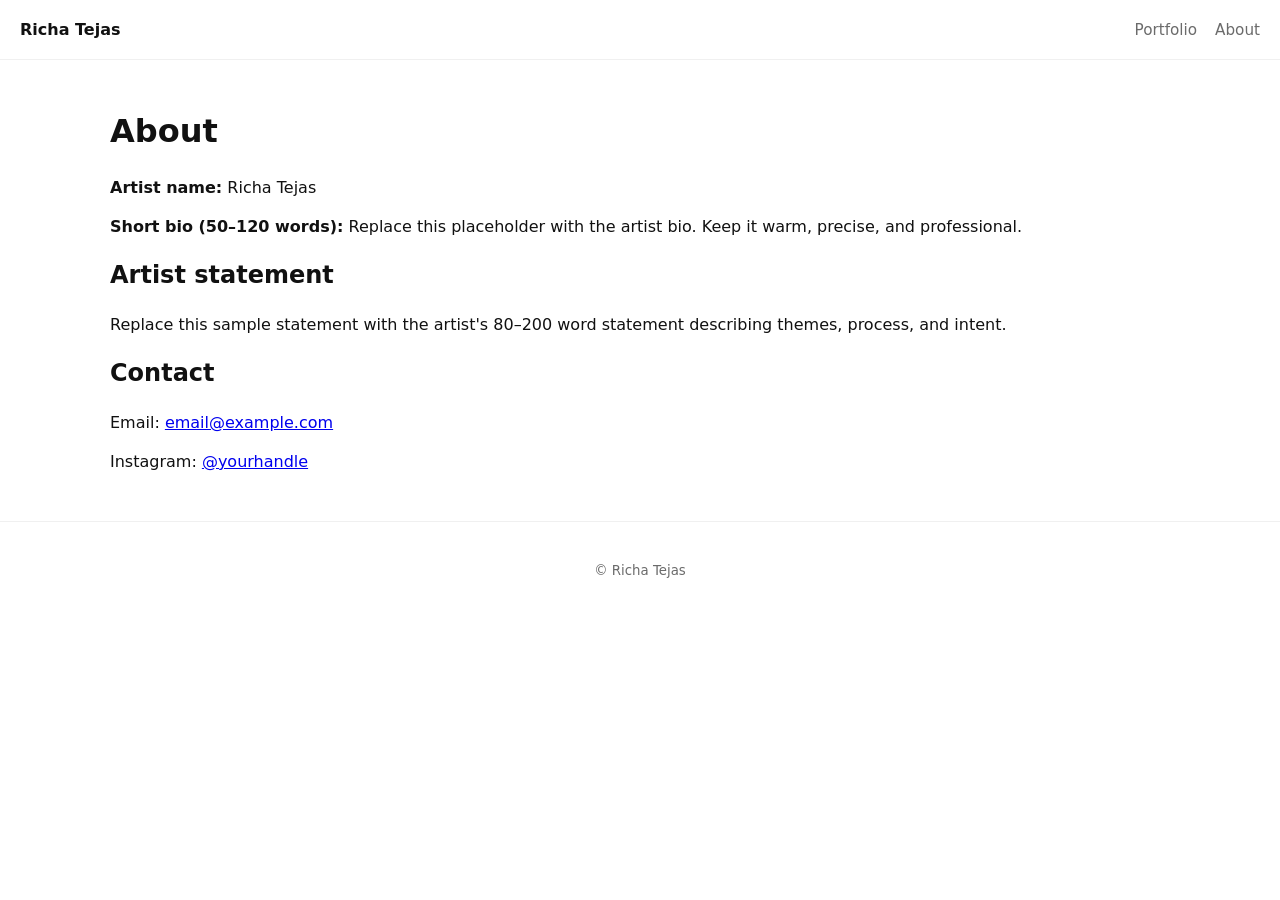
==== about.html @ 3410aef5 "Remove sample: sky-series placeholder and metadata" ====
<!doctype html>
<html lang="en">
  <head>
    <meta charset="utf-8" />
    <meta name="viewport" content="width=device-width,initial-scale=1" />
    <title>About — Richa Tejas</title>
    <meta name="description" content="About the artist and contact information." />
    <link rel="stylesheet" href="/style.css">
  </head>
  <body>
    <header class="site-header">
      <nav class="nav">
        <a class="brand" href="/">Richa Tejas</a>
        <ul class="nav-links">
          <li><a href="/portfolio.html">Portfolio</a></li>
          <li><a href="/about.html">About</a></li>
        </ul>
      </nav>
    </header>

    <main class="container">
      <h1>About</h1>
      <section class="bio">
        <p><strong>Artist name:</strong> Richa Tejas</p>
        <p><strong>Short bio (50–120 words):</strong> Replace this placeholder with the artist bio. Keep it warm, precise, and professional.</p>
      </section>

      <section class="statement">
        <h2>Artist statement</h2>
        <p>Replace this sample statement with the artist's 80–200 word statement describing themes, process, and intent.</p>
      </section>

      <section id="contact" class="contact">
        <h2>Contact</h2>
        <p>Email: <a href="mailto:email@example.com">email@example.com</a></p>
        <p>Instagram: <a href="#">@yourhandle</a></p>
      </section>
    </main>

    <footer class="site-footer">
      <small>© Richa Tejas</small>
    </footer>
  </body>
</html>
---- style.css ----
:root{--bg:#ffffff;--text:#111111;--muted:#6b6b6b;--accent:#111111;--gap:28px;--max:1100px}
*{box-sizing:border-box}html,body{height:100%}body{font-family:Inter,ui-sans-serif,system-ui,-apple-system,Segoe UI,Roboto,"Helvetica Neue",Arial;line-height:1.45;color:var(--text);background:var(--bg);margin:0}
.container{max-width:var(--max);margin:48px auto;padding:0 20px}
.site-header{border-bottom:1px solid #f0f0f0;background:transparent}
.nav{display:flex;align-items:center;justify-content:space-between;gap:16px;padding:18px 20px}
.brand{font-weight:700;text-decoration:none;color:inherit}
.nav-links{list-style:none;margin:0;padding:0;display:flex;gap:18px}
.nav-links a{text-decoration:none;color:var(--muted);font-size:0.95rem}
.hero{display:grid;grid-template-columns:1fr 420px;gap:40px;align-items:center}
.hero h1{font-size:clamp(28px,6vw,44px);margin:0}
.lead{color:var(--muted);max-width:55ch}
.hero-image img{width:100%;height:auto;border-radius:6px;display:block}
.ctas{margin-top:18px}
.btn{background:#111;color:#fff;padding:10px 14px;border-radius:6px;text-decoration:none;font-weight:600}
.btn.ghost{background:transparent;color:var(--text);border:1px solid #e7e7e7}
.selected h2{margin-top:48px;margin-bottom:12px}
.grid{display:grid;grid-template-columns:repeat(auto-fit,minmax(200px,1fr));gap:18px}
.card{display:block;text-decoration:none;color:inherit;border-radius:6px;overflow:hidden}
.card img{width:100%;height:220px;object-fit:cover;display:block}
.caption{padding:8px 6px;font-size:0.9rem;color:var(--muted)}
.site-footer{padding:36px 20px;text-align:center;color:var(--muted);border-top:1px solid #f0f0f0;margin-top:48px}
@media(max-width:900px){.hero{grid-template-columns:1fr;row-gap:20px}.hero-image{order:-1}.card img{height:180px}}
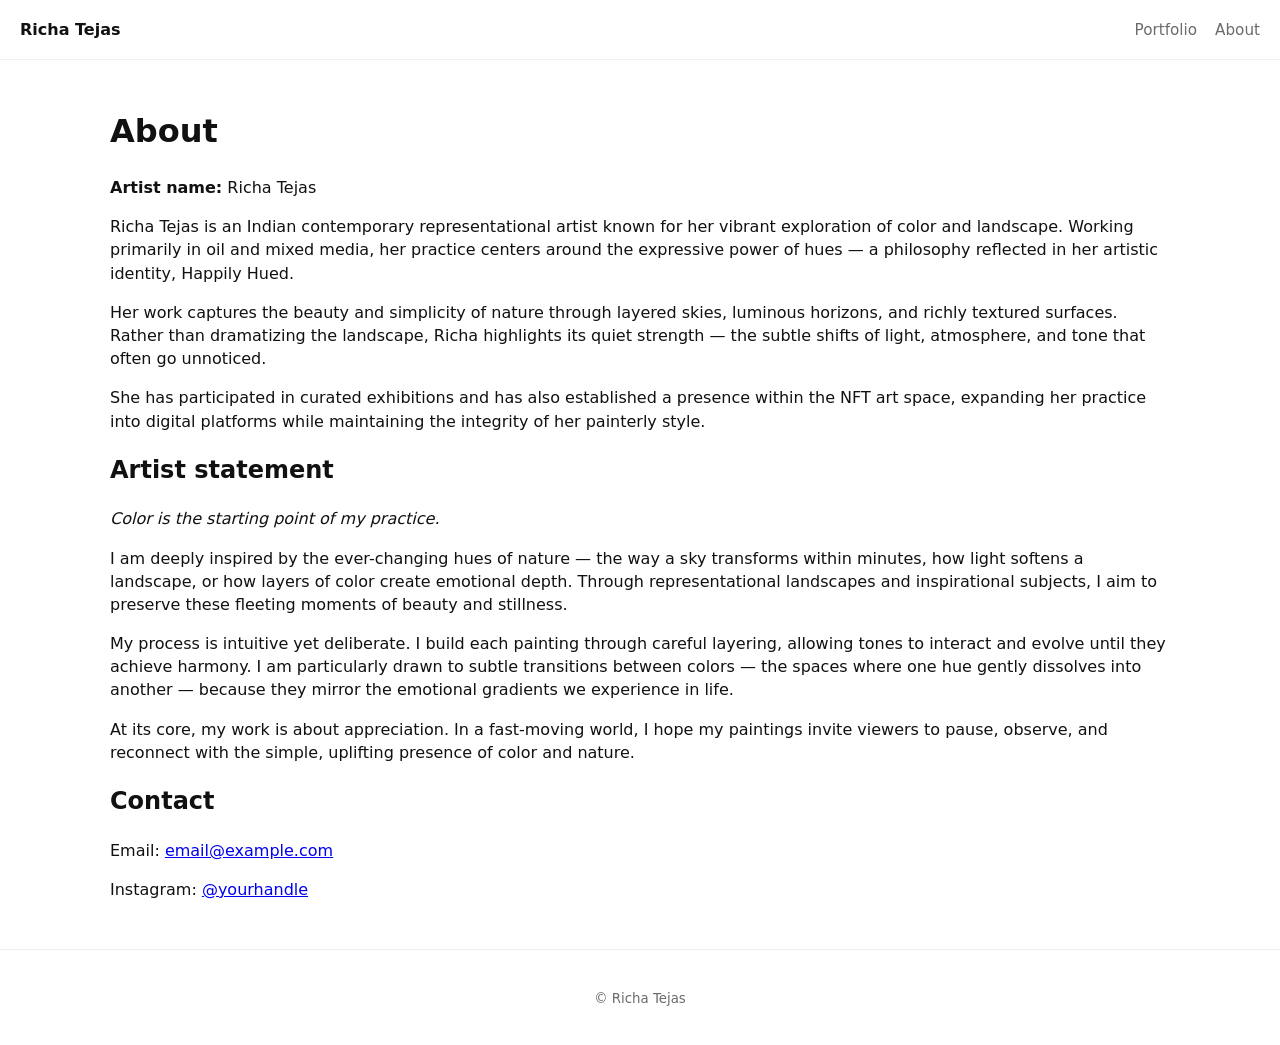
==== commit 269a05f0: "changing about page" ====
--- a/about.html
+++ b/about.html
@@ -22,12 +22,17 @@
       <h1>About</h1>
       <section class="bio">
         <p><strong>Artist name:</strong> Richa Tejas</p>
-        <p><strong>Short bio (50–120 words):</strong> Replace this placeholder with the artist bio. Keep it warm, precise, and professional.</p>
+        <p>Richa Tejas is an Indian contemporary representational artist known for her vibrant exploration of color and landscape. Working primarily in oil and mixed media, her practice centers around the expressive power of hues — a philosophy reflected in her artistic identity, Happily Hued.</p>
+        <p>Her work captures the beauty and simplicity of nature through layered skies, luminous horizons, and richly textured surfaces. Rather than dramatizing the landscape, Richa highlights its quiet strength — the subtle shifts of light, atmosphere, and tone that often go unnoticed.</p>
+        <p>She has participated in curated exhibitions and has also established a presence within the NFT art space, expanding her practice into digital platforms while maintaining the integrity of her painterly style.</p>
       </section>
 
       <section class="statement">
         <h2>Artist statement</h2>
-        <p>Replace this sample statement with the artist's 80–200 word statement describing themes, process, and intent.</p>
+        <p><em>Color is the starting point of my practice.</em></p>
+        <p>I am deeply inspired by the ever-changing hues of nature — the way a sky transforms within minutes, how light softens a landscape, or how layers of color create emotional depth. Through representational landscapes and inspirational subjects, I aim to preserve these fleeting moments of beauty and stillness.</p>
+        <p>My process is intuitive yet deliberate. I build each painting through careful layering, allowing tones to interact and evolve until they achieve harmony. I am particularly drawn to subtle transitions between colors — the spaces where one hue gently dissolves into another — because they mirror the emotional gradients we experience in life.</p>
+        <p>At its core, my work is about appreciation. In a fast-moving world, I hope my paintings invite viewers to pause, observe, and reconnect with the simple, uplifting presence of color and nature.</p>
       </section>
 
       <section id="contact" class="contact">
